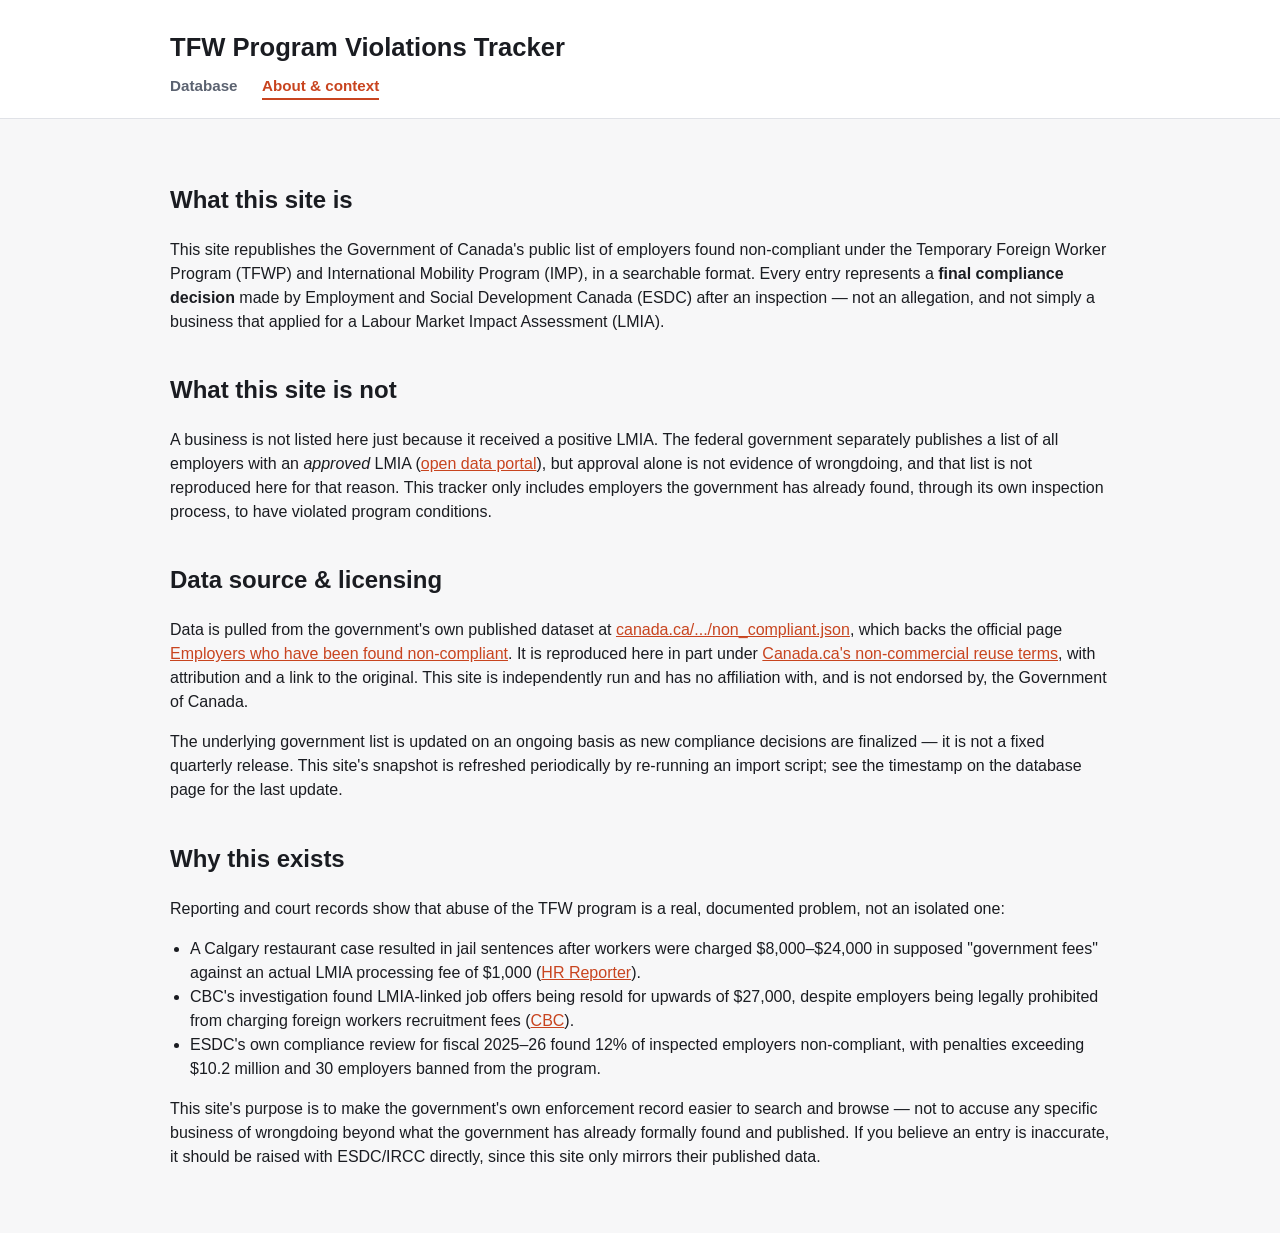
==== about.html @ 9ca3bdf7 "Initial commit: TFW program non-compliant employer tracker Static site that mirrors the Government o" ====
<!doctype html>
<html lang="en">
<head>
<meta charset="utf-8">
<meta name="viewport" content="width=device-width, initial-scale=1">
<title>About &amp; context - TFW Program Violations Tracker</title>
<link rel="stylesheet" href="css/style.css">
</head>
<body>
<header class="site-header">
  <div class="wrap">
    <h1>TFW Program Violations Tracker</h1>
    <nav class="site-nav">
      <a href="index.html">Database</a>
      <a href="about.html" class="active">About &amp; context</a>
    </nav>
  </div>
</header>

<main class="wrap prose">
  <h2>What this site is</h2>
  <p>
    This site republishes the Government of Canada's public list of
    employers found non-compliant under the Temporary Foreign Worker
    Program (TFWP) and International Mobility Program (IMP), in a
    searchable format. Every entry represents a <strong>final compliance
    decision</strong> made by Employment and Social Development Canada
    (ESDC) after an inspection &mdash; not an allegation, and not simply a
    business that applied for a Labour Market Impact Assessment (LMIA).
  </p>

  <h2>What this site is not</h2>
  <p>
    A business is not listed here just because it received a positive
    LMIA. The federal government separately publishes a list of all
    employers with an <em>approved</em> LMIA
    (<a href="https://open.canada.ca/data/en/dataset/90fed587-1364-4f33-a9ee-208181dc0b97" target="_blank" rel="noopener">open data portal</a>),
    but approval alone is not evidence of wrongdoing, and that list is not
    reproduced here for that reason. This tracker only includes employers
    the government has already found, through its own inspection process,
    to have violated program conditions.
  </p>

  <h2>Data source &amp; licensing</h2>
  <p>
    Data is pulled from the government's own published dataset at
    <a href="https://www.canada.ca/content/dam/ircc/documents/json/non_compliant.json" target="_blank" rel="noopener">canada.ca/.../non_compliant.json</a>,
    which backs the official page
    <a href="https://www.canada.ca/en/immigration-refugees-citizenship/services/work-canada/employers-non-compliant.html" target="_blank" rel="noopener">Employers who have been found non-compliant</a>.
    It is reproduced here in part under
    <a href="https://www.canada.ca/en/transparency/terms.html" target="_blank" rel="noopener">Canada.ca's non-commercial reuse terms</a>,
    with attribution and a link to the original. This site is
    independently run and has no affiliation with, and is not endorsed by,
    the Government of Canada.
  </p>
  <p>
    The underlying government list is updated on an ongoing basis as new
    compliance decisions are finalized &mdash; it is not a fixed quarterly
    release. This site's snapshot is refreshed periodically by re-running an
    import script; see the timestamp on the database page for the last
    update.
  </p>

  <h2>Why this exists</h2>
  <p>
    Reporting and court records show that abuse of the TFW program is a
    real, documented problem, not an isolated one:
  </p>
  <ul>
    <li>
      A Calgary restaurant case resulted in jail sentences after workers
      were charged $8,000&ndash;$24,000 in supposed "government fees"
      against an actual LMIA processing fee of $1,000
      (<a href="https://www.hrreporter.com/news/hr-news/calgary-restaurant-partners-face-jail-time-over-tfwp-abuses/393898" target="_blank" rel="noopener">HR Reporter</a>).
    </li>
    <li>
      CBC's investigation found LMIA-linked job offers being resold for
      upwards of $27,000, despite employers being legally prohibited from
      charging foreign workers recruitment fees
      (<a href="https://www.cbc.ca/1.7350596" target="_blank" rel="noopener">CBC</a>).
    </li>
    <li>
      ESDC's own compliance review for fiscal 2025&ndash;26 found 12% of
      inspected employers non-compliant, with penalties exceeding $10.2
      million and 30 employers banned from the program.
    </li>
  </ul>
  <p>
    This site's purpose is to make the government's own enforcement record
    easier to search and browse &mdash; not to accuse any specific business
    of wrongdoing beyond what the government has already formally found and
    published. If you believe an entry is inaccurate, it should be raised
    with ESDC/IRCC directly, since this site only mirrors their published
    data.
  </p>
</main>
</body>
</html>
---- css/style.css ----
:root {
  --bg: #0f1115;
  --surface: #171a21;
  --surface-2: #1f232c;
  --border: #2a2f3a;
  --text: #e8eaed;
  --text-dim: #9aa1ad;
  --accent: #e4572e;
  --accent-dim: #7a3a26;
  --danger: #ef4444;
  --ok: #4b5563;
  --radius: 8px;
}

@media (prefers-color-scheme: light) {
  :root:not([data-theme="dark"]) {
    --bg: #f7f7f8;
    --surface: #ffffff;
    --surface-2: #f0f1f3;
    --border: #e0e2e7;
    --text: #1a1c21;
    --text-dim: #5b6270;
    --accent: #c8441f;
    --accent-dim: #f3d3c4;
    --ok: #6b7280;
  }
}

:root[data-theme="light"] {
  --bg: #f7f7f8;
  --surface: #ffffff;
  --surface-2: #f0f1f3;
  --border: #e0e2e7;
  --text: #1a1c21;
  --text-dim: #5b6270;
  --accent: #c8441f;
  --accent-dim: #f3d3c4;
  --ok: #6b7280;
}

* { box-sizing: border-box; }

body {
  margin: 0;
  background: var(--bg);
  color: var(--text);
  font-family: -apple-system, BlinkMacSystemFont, "Segoe UI", Roboto, Helvetica, Arial, sans-serif;
  line-height: 1.5;
}

.wrap {
  max-width: 980px;
  margin: 0 auto;
  padding: 0 20px;
}

.site-header {
  background: var(--surface);
  border-bottom: 1px solid var(--border);
  padding: 28px 0 20px;
}

.site-header h1 {
  margin: 0 0 8px;
  font-size: 1.6rem;
}

.subtitle {
  color: var(--text-dim);
  max-width: 680px;
  margin: 0 0 16px;
}

.site-nav a {
  color: var(--text-dim);
  text-decoration: none;
  margin-right: 20px;
  padding-bottom: 4px;
  border-bottom: 2px solid transparent;
  font-weight: 600;
  font-size: 0.95rem;
}

.site-nav a.active,
.site-nav a:hover {
  color: var(--accent);
  border-bottom-color: var(--accent);
}

main.wrap {
  padding-top: 24px;
  padding-bottom: 48px;
}

.notice {
  background: var(--surface);
  border: 1px solid var(--border);
  border-left: 4px solid var(--accent);
  border-radius: var(--radius);
  padding: 14px 18px;
  margin-bottom: 20px;
  font-size: 0.92rem;
  color: var(--text-dim);
}

.notice strong { color: var(--text); }

.controls {
  display: grid;
  grid-template-columns: 2fr 1fr 1fr 1fr;
  gap: 10px;
  margin-bottom: 14px;
}

@media (max-width: 720px) {
  .controls { grid-template-columns: 1fr; }
}

.controls input,
.controls select {
  background: var(--surface);
  border: 1px solid var(--border);
  color: var(--text);
  border-radius: var(--radius);
  padding: 10px 12px;
  font-size: 0.95rem;
}

.result-count {
  color: var(--text-dim);
  font-size: 0.85rem;
  margin: 0 0 14px;
}

.results {
  display: grid;
  gap: 10px;
}

.card {
  background: var(--surface);
  border: 1px solid var(--border);
  border-radius: var(--radius);
  padding: 14px 16px;
}

.card-name {
  margin: 0 0 2px;
  font-size: 1.05rem;
}

.card-legal {
  margin: 0 0 6px;
  color: var(--text-dim);
  font-size: 0.85rem;
}

.card-address {
  margin: 0 0 8px;
  font-size: 0.88rem;
  color: var(--text-dim);
}

.card-reasons {
  margin: 0 0 10px;
  padding-left: 18px;
  font-size: 0.88rem;
}

.card-reasons li { margin-bottom: 2px; }

.card-meta {
  display: flex;
  gap: 14px;
  flex-wrap: wrap;
  font-size: 0.85rem;
  color: var(--text-dim);
}

.card-meta .card-status {
  font-weight: 700;
}

.card-meta .status-ineligible {
  color: var(--danger);
}

.site-footer {
  margin-top: 32px;
  padding-top: 16px;
  border-top: 1px solid var(--border);
  color: var(--text-dim);
  font-size: 0.8rem;
}

.prose h2 {
  margin-top: 1.6em;
}

.prose a {
  color: var(--accent);
}

.prose ul {
  padding-left: 20px;
}
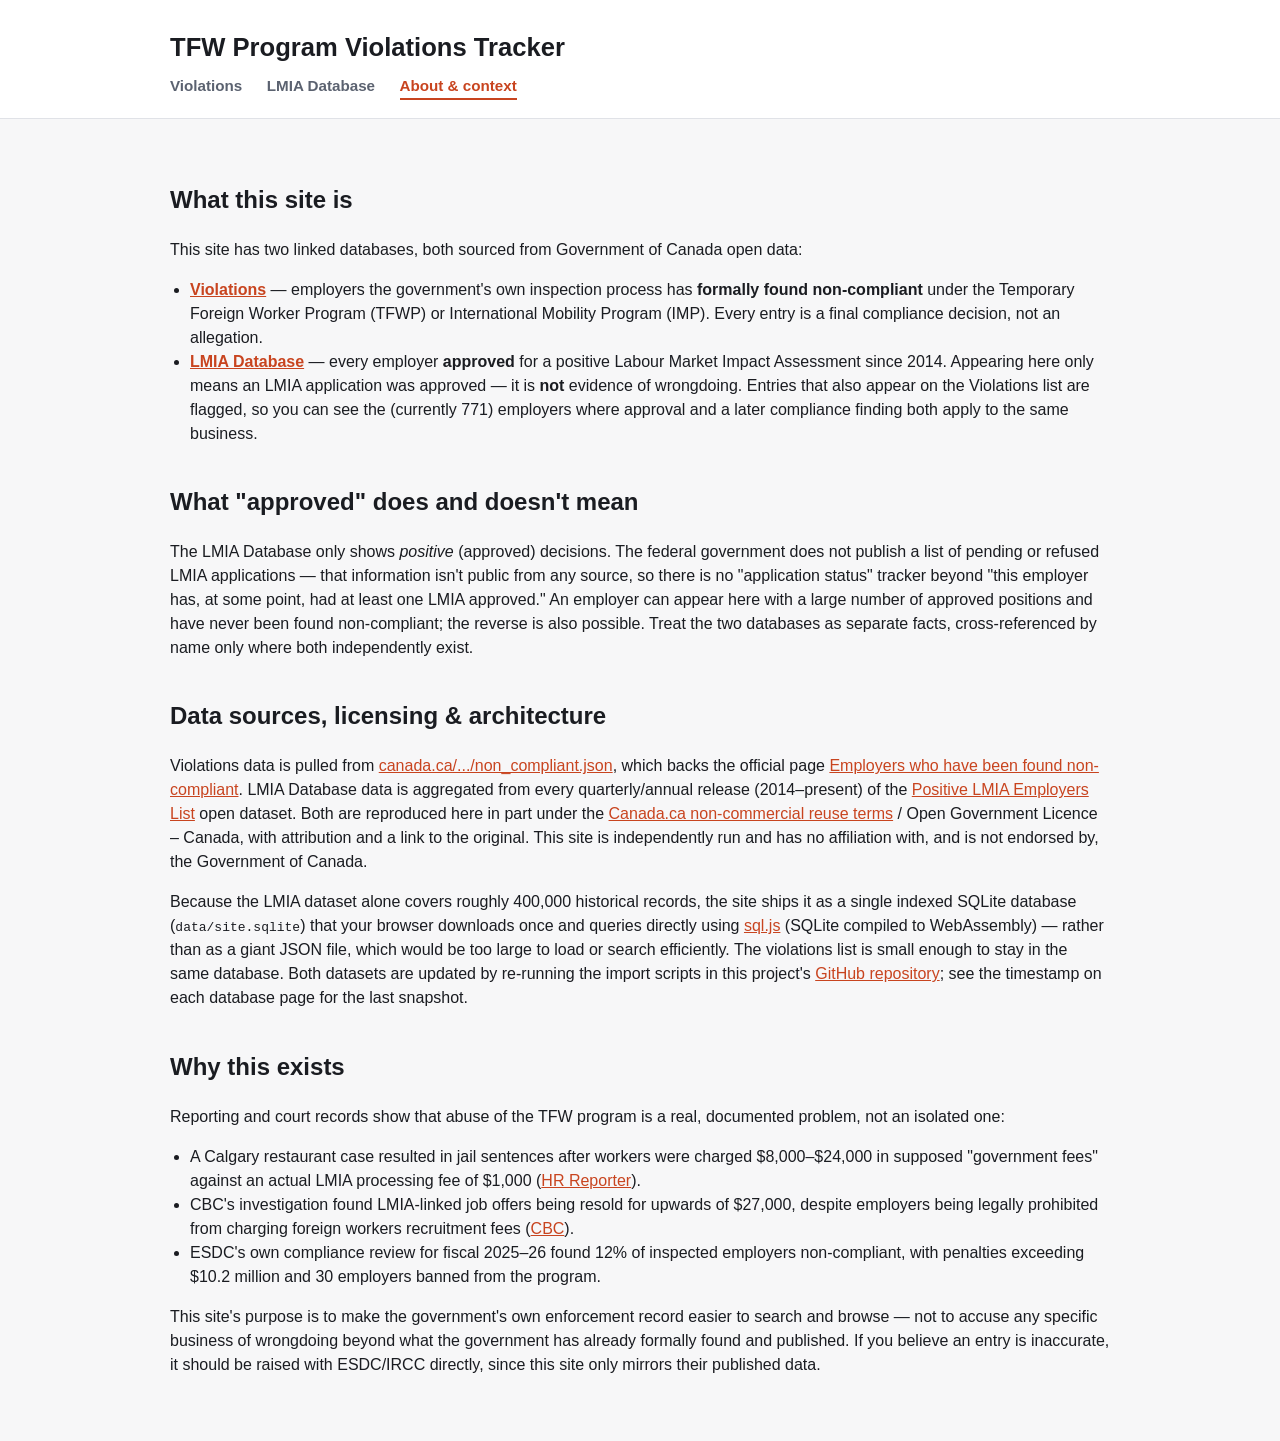
==== commit b67f4dc9: "Add LMIA-approved employers database with non-compliance cross-reference Replaces the single violati" ====
--- a/about.html
+++ b/about.html
@@ -11,7 +11,8 @@
   <div class="wrap">
     <h1>TFW Program Violations Tracker</h1>
     <nav class="site-nav">
-      <a href="index.html">Database</a>
+      <a href="index.html">Violations</a>
+      <a href="lmia.html">LMIA Database</a>
       <a href="about.html" class="active">About &amp; context</a>
     </nav>
   </div>
@@ -20,45 +21,67 @@
 <main class="wrap prose">
   <h2>What this site is</h2>
   <p>
-    This site republishes the Government of Canada's public list of
-    employers found non-compliant under the Temporary Foreign Worker
-    Program (TFWP) and International Mobility Program (IMP), in a
-    searchable format. Every entry represents a <strong>final compliance
-    decision</strong> made by Employment and Social Development Canada
-    (ESDC) after an inspection &mdash; not an allegation, and not simply a
-    business that applied for a Labour Market Impact Assessment (LMIA).
+    This site has two linked databases, both sourced from Government of
+    Canada open data:
+  </p>
+  <ul>
+    <li>
+      <strong><a href="index.html">Violations</a></strong> &mdash; employers
+      the government's own inspection process has <strong>formally found
+      non-compliant</strong> under the Temporary Foreign Worker Program
+      (TFWP) or International Mobility Program (IMP). Every entry is a
+      final compliance decision, not an allegation.
+    </li>
+    <li>
+      <strong><a href="lmia.html">LMIA Database</a></strong> &mdash; every
+      employer <strong>approved</strong> for a positive Labour Market
+      Impact Assessment since 2014. Appearing here only means an LMIA
+      application was approved &mdash; it is <strong>not</strong> evidence
+      of wrongdoing. Entries that also appear on the Violations list are
+      flagged, so you can see the (currently 771) employers where approval
+      and a later compliance finding both apply to the same business.
+    </li>
+  </ul>
+
+  <h2>What "approved" does and doesn't mean</h2>
+  <p>
+    The LMIA Database only shows <em>positive</em> (approved) decisions.
+    The federal government does not publish a list of pending or refused
+    LMIA applications &mdash; that information isn't public from any
+    source, so there is no "application status" tracker beyond "this
+    employer has, at some point, had at least one LMIA approved." An
+    employer can appear here with a large number of approved positions and
+    have never been found non-compliant; the reverse is also possible.
+    Treat the two databases as separate facts, cross-referenced by name
+    only where both independently exist.
   </p>
 
-  <h2>What this site is not</h2>
+  <h2>Data sources, licensing &amp; architecture</h2>
   <p>
-    A business is not listed here just because it received a positive
-    LMIA. The federal government separately publishes a list of all
-    employers with an <em>approved</em> LMIA
-    (<a href="https://open.canada.ca/data/en/dataset/90fed587-1364-4f33-a9ee-208181dc0b97" target="_blank" rel="noopener">open data portal</a>),
-    but approval alone is not evidence of wrongdoing, and that list is not
-    reproduced here for that reason. This tracker only includes employers
-    the government has already found, through its own inspection process,
-    to have violated program conditions.
-  </p>
-
-  <h2>Data source &amp; licensing</h2>
-  <p>
-    Data is pulled from the government's own published dataset at
+    Violations data is pulled from
     <a href="https://www.canada.ca/content/dam/ircc/documents/json/non_compliant.json" target="_blank" rel="noopener">canada.ca/.../non_compliant.json</a>,
     which backs the official page
     <a href="https://www.canada.ca/en/immigration-refugees-citizenship/services/work-canada/employers-non-compliant.html" target="_blank" rel="noopener">Employers who have been found non-compliant</a>.
-    It is reproduced here in part under
-    <a href="https://www.canada.ca/en/transparency/terms.html" target="_blank" rel="noopener">Canada.ca's non-commercial reuse terms</a>,
-    with attribution and a link to the original. This site is
-    independently run and has no affiliation with, and is not endorsed by,
-    the Government of Canada.
+    LMIA Database data is aggregated from every quarterly/annual release
+    (2014&ndash;present) of the
+    <a href="https://open.canada.ca/data/en/dataset/90fed587-1364-4f33-a9ee-208181dc0b97" target="_blank" rel="noopener">Positive LMIA Employers List</a>
+    open dataset. Both are reproduced here in part under the
+    <a href="https://www.canada.ca/en/transparency/terms.html" target="_blank" rel="noopener">Canada.ca non-commercial reuse terms</a>
+    / Open Government Licence &ndash; Canada, with attribution and a link to
+    the original. This site is independently run and has no affiliation
+    with, and is not endorsed by, the Government of Canada.
   </p>
   <p>
-    The underlying government list is updated on an ongoing basis as new
-    compliance decisions are finalized &mdash; it is not a fixed quarterly
-    release. This site's snapshot is refreshed periodically by re-running an
-    import script; see the timestamp on the database page for the last
-    update.
+    Because the LMIA dataset alone covers roughly 400,000 historical
+    records, the site ships it as a single indexed SQLite database
+    (<code>data/site.sqlite</code>) that your browser downloads once and
+    queries directly using <a href="https://sql.js.org/" target="_blank" rel="noopener">sql.js</a>
+    (SQLite compiled to WebAssembly) &mdash; rather than as a giant JSON
+    file, which would be too large to load or search efficiently. The
+    violations list is small enough to stay in the same database. Both
+    datasets are updated by re-running the import scripts in this project's
+    <a href="https://github.com/scottjamesdewar-oss/lmia-website" target="_blank" rel="noopener">GitHub repository</a>; see the timestamp on each
+    database page for the last snapshot.
   </p>
 
   <h2>Why this exists</h2>
--- a/css/style.css
+++ b/css/style.css
@@ -185,6 +185,47 @@
   color: var(--danger);
 }
 
+.flag-badge {
+  display: inline-block;
+  background: var(--accent-dim);
+  color: var(--accent);
+  border-radius: 999px;
+  padding: 3px 10px;
+  font-size: 0.78rem;
+  font-weight: 700;
+  margin: 2px 0 8px;
+}
+
+.card-flag a {
+  color: inherit;
+  text-decoration: underline;
+}
+
+.pagination {
+  display: flex;
+  align-items: center;
+  justify-content: center;
+  gap: 16px;
+  margin: 24px 0;
+  font-size: 0.9rem;
+  color: var(--text-dim);
+}
+
+.pagination button {
+  background: var(--surface);
+  border: 1px solid var(--border);
+  color: var(--text);
+  border-radius: var(--radius);
+  padding: 8px 14px;
+  cursor: pointer;
+  font-size: 0.9rem;
+}
+
+.pagination button:disabled {
+  opacity: 0.4;
+  cursor: default;
+}
+
 .site-footer {
   margin-top: 32px;
   padding-top: 16px;
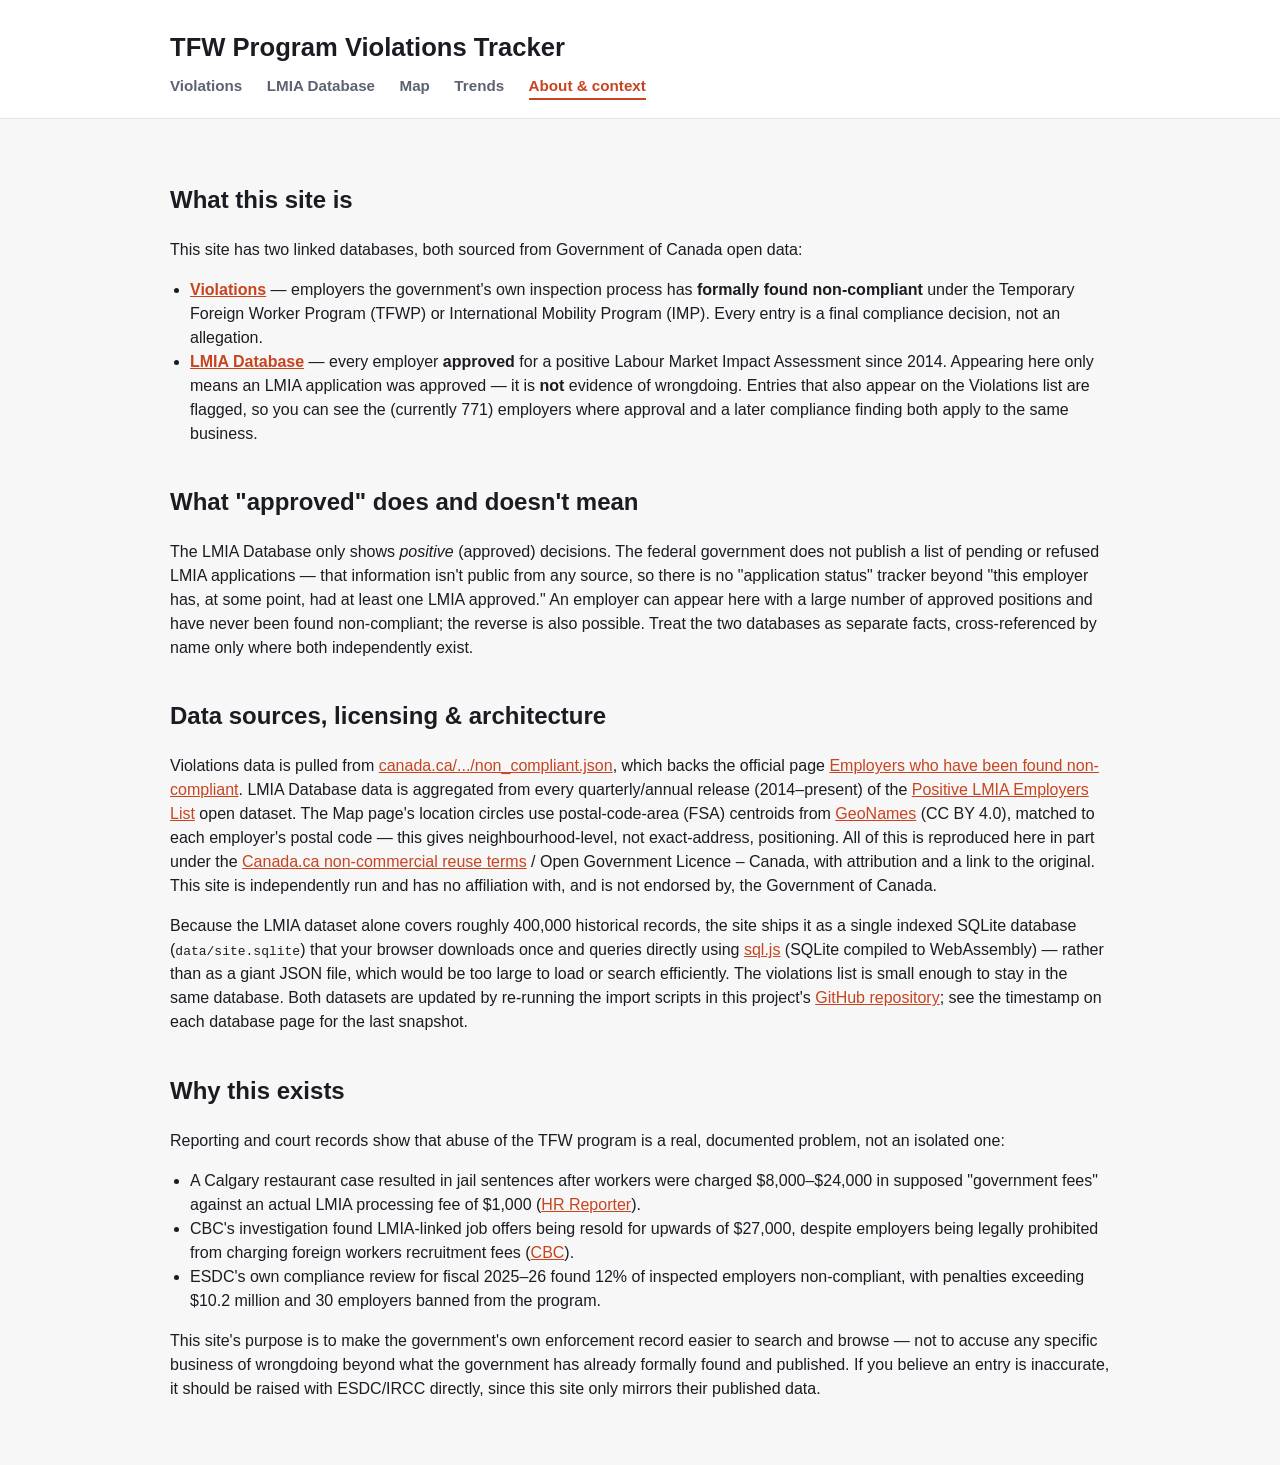
==== commit 4cade64b: "Add Map and Trends pages Map: Leaflet-based map of approved-LMIA activity by postal-code area (FSA) " ====
--- a/about.html
+++ b/about.html
@@ -13,6 +13,8 @@
     <nav class="site-nav">
       <a href="index.html">Violations</a>
       <a href="lmia.html">LMIA Database</a>
+      <a href="map.html">Map</a>
+      <a href="trends.html">Trends</a>
       <a href="about.html" class="active">About &amp; context</a>
     </nav>
   </div>
@@ -65,7 +67,11 @@
     LMIA Database data is aggregated from every quarterly/annual release
     (2014&ndash;present) of the
     <a href="https://open.canada.ca/data/en/dataset/90fed587-1364-4f33-a9ee-208181dc0b97" target="_blank" rel="noopener">Positive LMIA Employers List</a>
-    open dataset. Both are reproduced here in part under the
+    open dataset. The Map page's location circles use postal-code-area
+    (FSA) centroids from <a href="https://www.geonames.org/" target="_blank" rel="noopener">GeoNames</a>
+    (CC BY 4.0), matched to each employer's postal code &mdash; this gives
+    neighbourhood-level, not exact-address, positioning. All of this is
+    reproduced here in part under the
     <a href="https://www.canada.ca/en/transparency/terms.html" target="_blank" rel="noopener">Canada.ca non-commercial reuse terms</a>
     / Open Government Licence &ndash; Canada, with attribution and a link to
     the original. This site is independently run and has no affiliation
--- a/css/style.css
+++ b/css/style.css
@@ -226,6 +226,83 @@
   cursor: default;
 }
 
+.chart-card {
+  background: var(--surface);
+  border: 1px solid var(--border);
+  border-radius: var(--radius);
+  padding: 20px;
+  margin-bottom: 24px;
+}
+
+.chart-card h2 {
+  margin: 0 0 4px;
+  font-size: 1.15rem;
+}
+
+.chart-sub {
+  margin: 0 0 16px;
+  color: var(--text-dim);
+  font-size: 0.85rem;
+}
+
+.chart-wrap {
+  position: relative;
+  height: 340px;
+}
+
+#mapWrap {
+  height: 65vh;
+  min-height: 420px;
+  border-radius: var(--radius);
+  overflow: hidden;
+  border: 1px solid var(--border);
+}
+
+.map-controls {
+  display: flex;
+  flex-wrap: wrap;
+  gap: 6px;
+  margin-bottom: 14px;
+}
+
+.map-controls button {
+  background: var(--surface);
+  border: 1px solid var(--border);
+  color: var(--text-dim);
+  border-radius: 999px;
+  padding: 6px 14px;
+  font-size: 0.82rem;
+  cursor: pointer;
+}
+
+.map-controls button.active {
+  background: var(--accent);
+  border-color: var(--accent);
+  color: #fff;
+  font-weight: 700;
+}
+
+.map-legend {
+  margin-top: 10px;
+  font-size: 0.82rem;
+  color: var(--text-dim);
+}
+
+.leaflet-popup-content {
+  font-size: 0.85rem;
+}
+
+.leaflet-popup-content table {
+  border-collapse: collapse;
+  width: 100%;
+  margin-top: 6px;
+}
+
+.leaflet-popup-content td {
+  padding: 2px 6px 2px 0;
+  font-size: 0.8rem;
+}
+
 .site-footer {
   margin-top: 32px;
   padding-top: 16px;
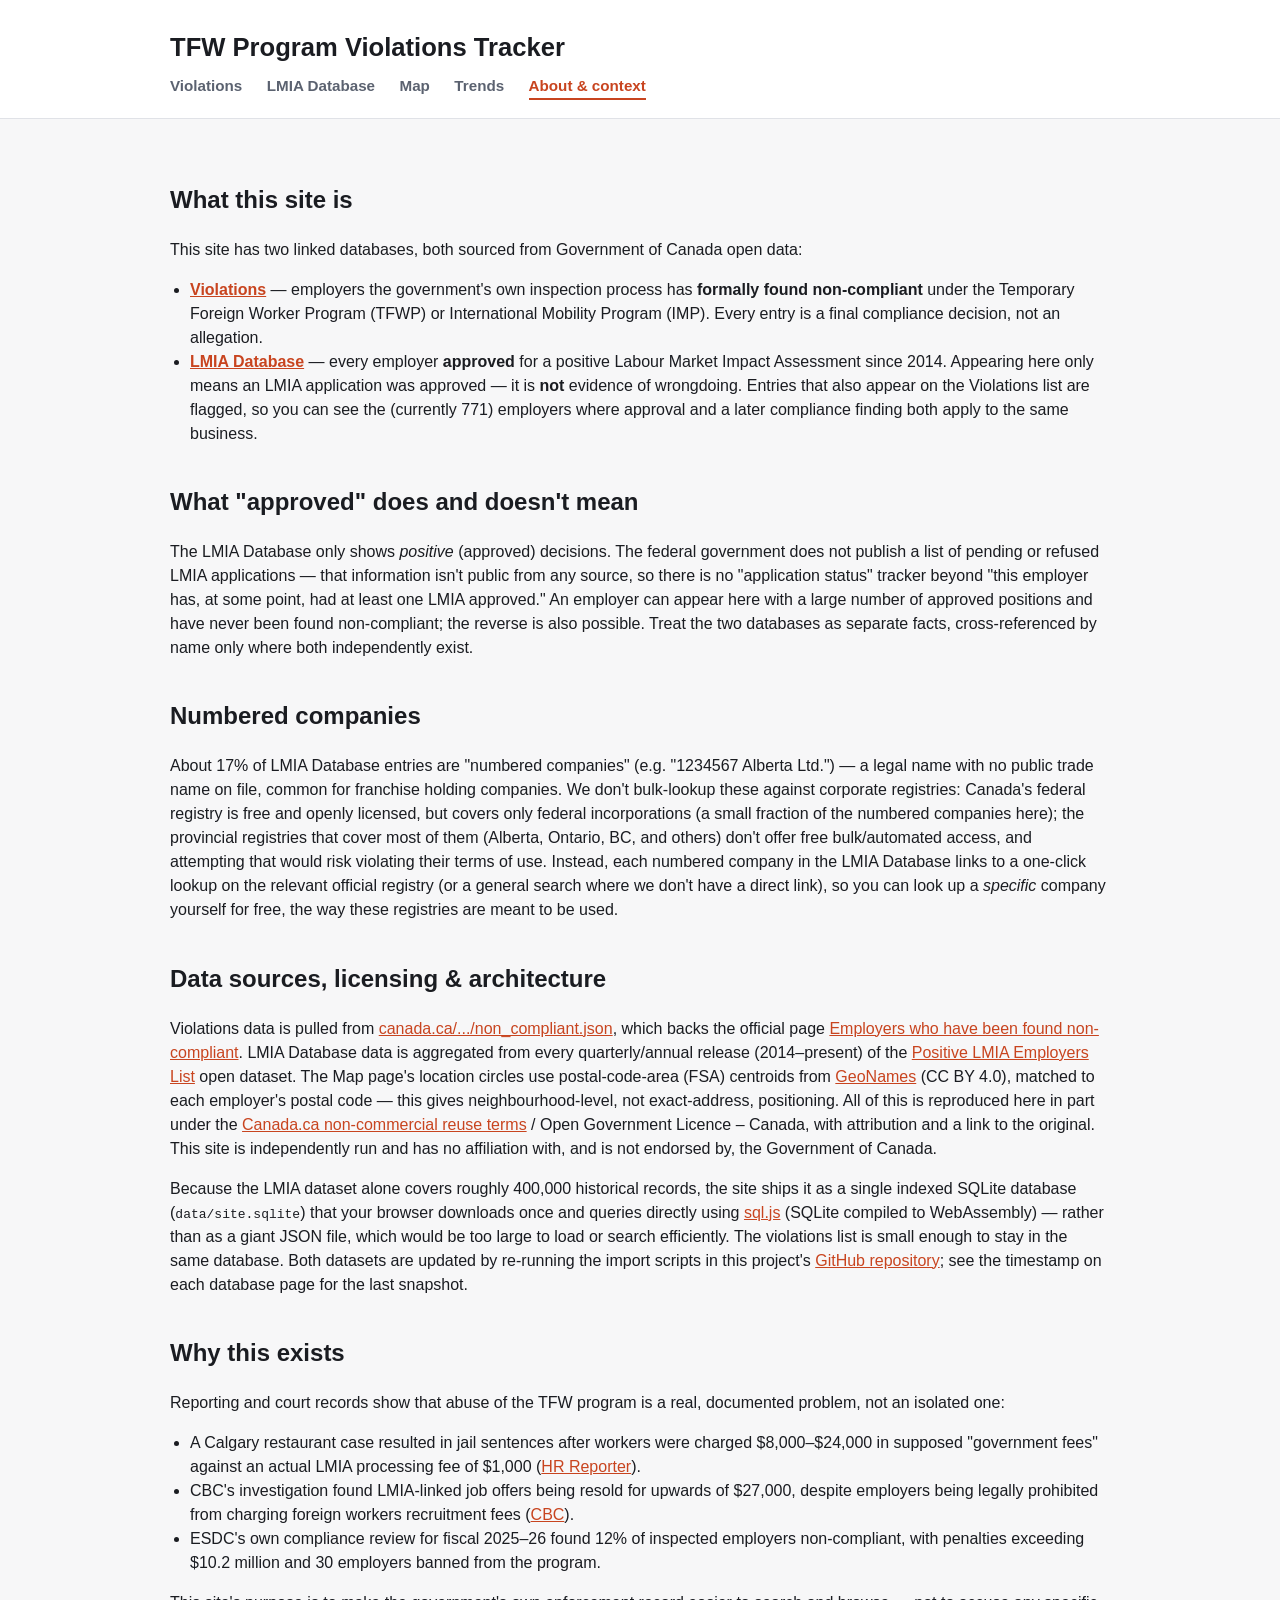
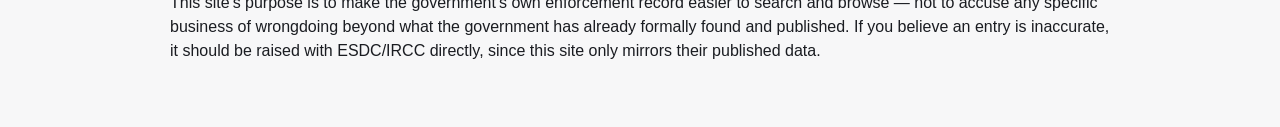
==== commit 0fd3b7c1: "Add official-registry lookup links for numbered companies User asked whether numbered companies ("12" ====
--- a/about.html
+++ b/about.html
@@ -56,6 +56,23 @@
     have never been found non-compliant; the reverse is also possible.
     Treat the two databases as separate facts, cross-referenced by name
     only where both independently exist.
+  </p>
+
+  <h2>Numbered companies</h2>
+  <p>
+    About 17% of LMIA Database entries are "numbered companies"
+    (e.g. "1234567 Alberta Ltd.") &mdash; a legal name with no public trade
+    name on file, common for franchise holding companies. We don't
+    bulk-lookup these against corporate registries: Canada's federal
+    registry is free and openly licensed, but covers only federal
+    incorporations (a small fraction of the numbered companies here); the
+    provincial registries that cover most of them (Alberta, Ontario, BC,
+    and others) don't offer free bulk/automated access, and attempting
+    that would risk violating their terms of use. Instead, each numbered
+    company in the LMIA Database links to a one-click lookup on the
+    relevant official registry (or a general search where we don't have a
+    direct link), so you can look up a <em>specific</em> company yourself
+    for free, the way these registries are meant to be used.
   </p>
 
   <h2>Data sources, licensing &amp; architecture</h2>
--- a/css/style.css
+++ b/css/style.css
@@ -161,6 +161,15 @@
   color: var(--text-dim);
 }
 
+.card-registry {
+  margin: 0 0 8px;
+  font-size: 0.82rem;
+}
+
+.card-registry a {
+  color: var(--accent);
+}
+
 .card-reasons {
   margin: 0 0 10px;
   padding-left: 18px;
@@ -258,6 +267,42 @@
   border: 1px solid var(--border);
 }
 
+.lmia-pin-dot {
+  display: block;
+  width: 12px;
+  height: 12px;
+  border-radius: 50%;
+  background: var(--accent);
+  border: 2px solid #fff;
+  box-shadow: 0 0 0 1px rgba(0, 0, 0, 0.25);
+}
+
+.lmia-cluster div {
+  display: flex;
+  align-items: center;
+  justify-content: center;
+  width: 40px;
+  height: 40px;
+  border-radius: 50%;
+  border: 2px solid #fff;
+  box-shadow: 0 0 0 1px rgba(0, 0, 0, 0.25);
+  color: #fff;
+  font-weight: 700;
+  font-size: 0.78rem;
+}
+
+.lmia-cluster-small div {
+  background: rgba(228, 87, 46, 0.75);
+}
+
+.lmia-cluster-medium div {
+  background: rgba(200, 68, 31, 0.85);
+}
+
+.lmia-cluster-large div {
+  background: rgba(150, 40, 15, 0.92);
+}
+
 .map-controls {
   display: flex;
   flex-wrap: wrap;
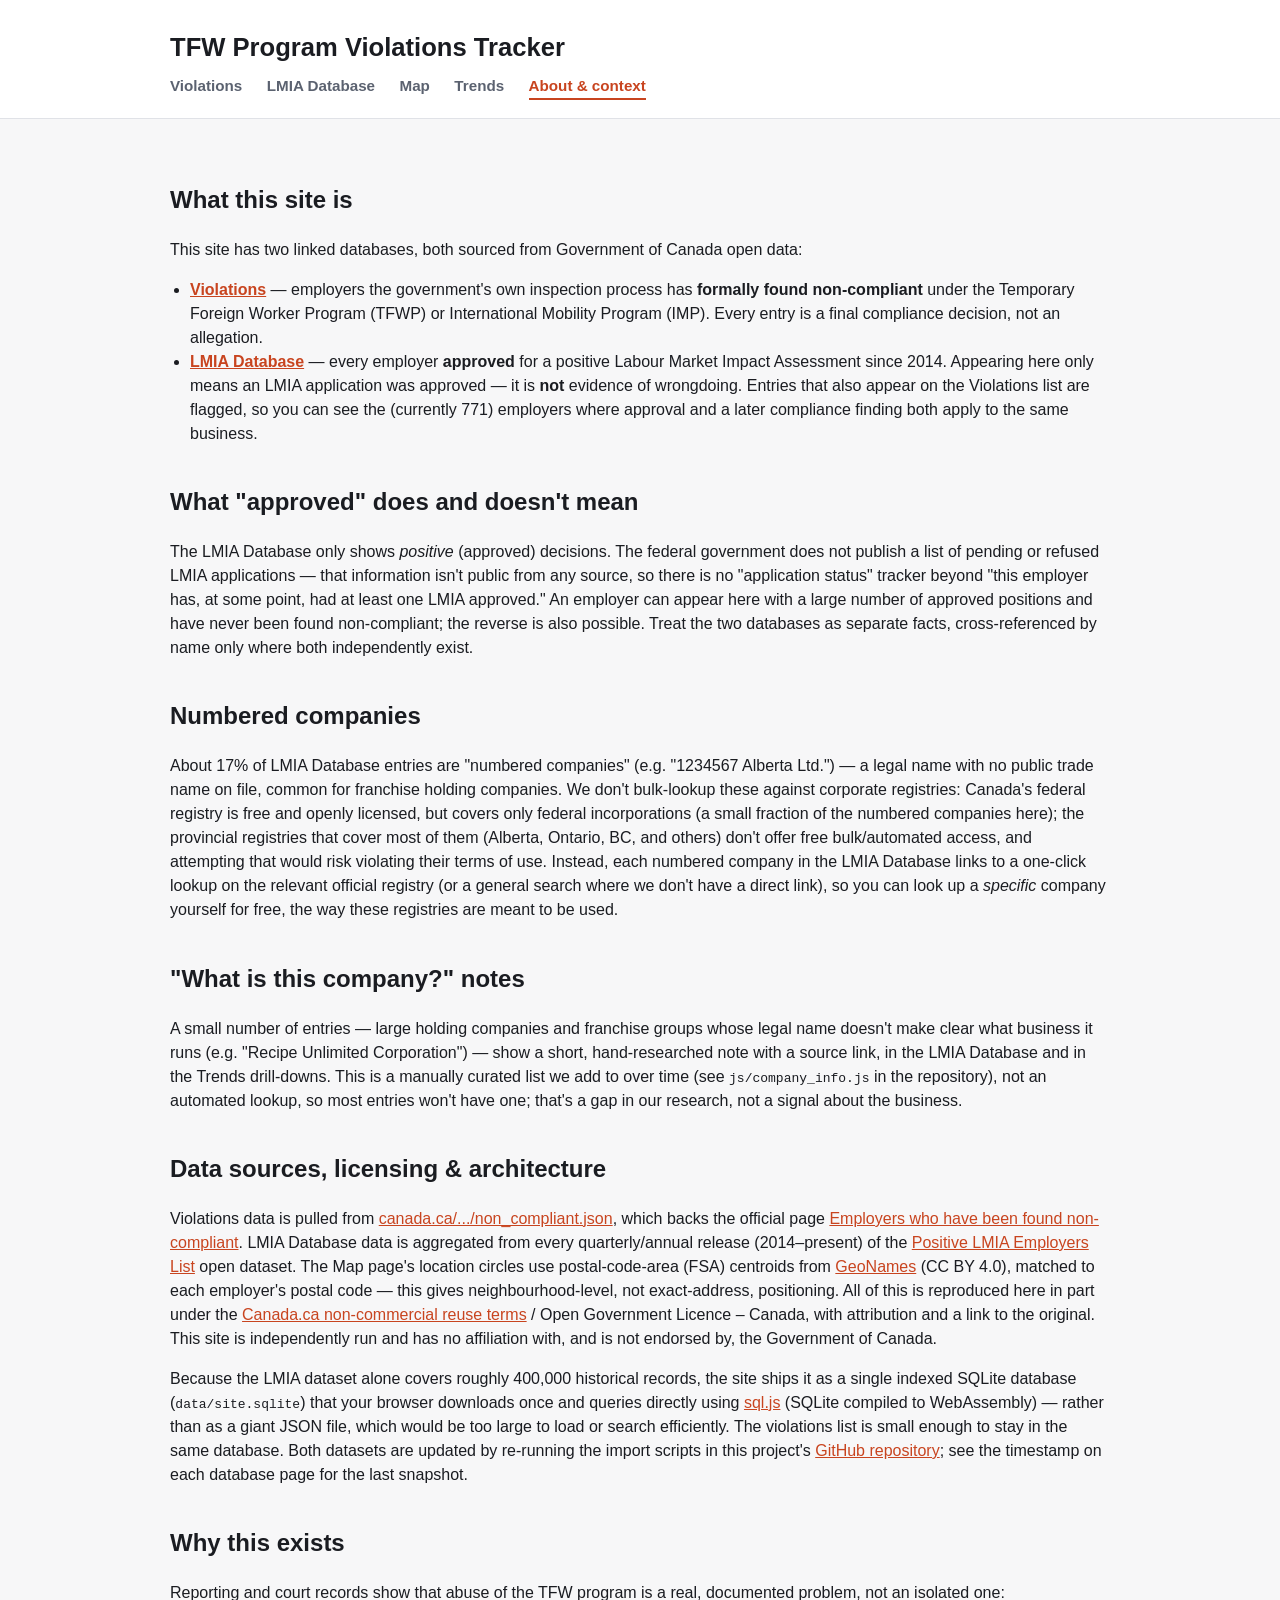
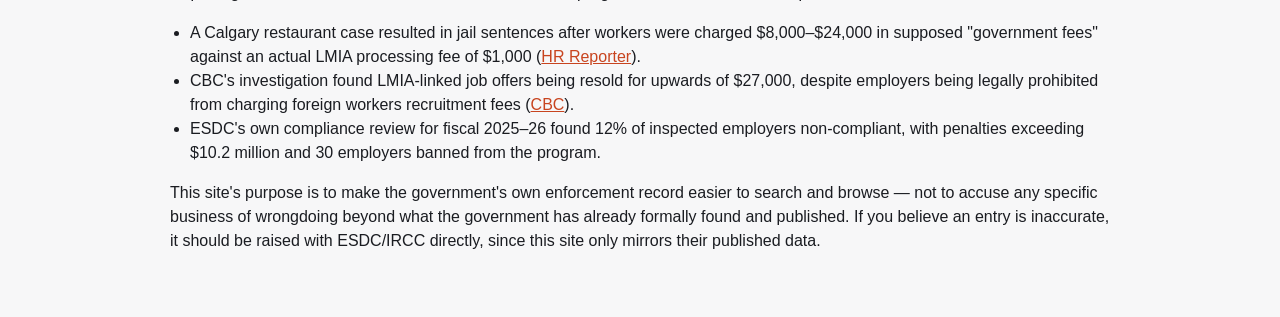
==== commit 2c5aa744: "Add curated company-background notes for recognizable holding companies New js/company_info.js is a " ====
--- a/about.html
+++ b/about.html
@@ -75,6 +75,18 @@
     for free, the way these registries are meant to be used.
   </p>
 
+  <h2>"What is this company?" notes</h2>
+  <p>
+    A small number of entries &mdash; large holding companies and
+    franchise groups whose legal name doesn't make clear what business
+    it runs (e.g. "Recipe Unlimited Corporation") &mdash; show a short,
+    hand-researched note with a source link, in the LMIA Database and in
+    the Trends drill-downs. This is a manually curated list we add to
+    over time (see <code>js/company_info.js</code> in the repository),
+    not an automated lookup, so most entries won't have one; that's a
+    gap in our research, not a signal about the business.
+  </p>
+
   <h2>Data sources, licensing &amp; architecture</h2>
   <p>
     Violations data is pulled from
--- a/css/style.css
+++ b/css/style.css
@@ -220,6 +220,10 @@
   color: var(--text-dim);
 }
 
+.pagination[hidden] {
+  display: none;
+}
+
 .pagination button {
   background: var(--surface);
   border: 1px solid var(--border);
@@ -241,6 +245,164 @@
   border-radius: var(--radius);
   padding: 20px;
   margin-bottom: 24px;
+}
+
+.drill-overlay {
+  position: fixed;
+  inset: 0;
+  background: rgba(0, 0, 0, 0.55);
+  display: flex;
+  align-items: center;
+  justify-content: center;
+  padding: 20px;
+  z-index: 1000;
+}
+
+.drill-overlay[hidden] {
+  display: none;
+}
+
+.drill-panel {
+  background: var(--surface);
+  border: 1px solid var(--border);
+  border-radius: var(--radius);
+  width: 100%;
+  max-width: 720px;
+  max-height: 85vh;
+  display: flex;
+  flex-direction: column;
+  padding: 18px 20px;
+}
+
+.drill-header {
+  display: flex;
+  align-items: flex-start;
+  justify-content: space-between;
+  gap: 12px;
+  margin-bottom: 8px;
+}
+
+.drill-breadcrumb {
+  font-size: 0.95rem;
+  color: var(--text-dim);
+}
+
+.drill-breadcrumb button {
+  background: none;
+  border: none;
+  color: var(--accent);
+  font-size: 0.95rem;
+  cursor: pointer;
+  padding: 0;
+  text-decoration: underline;
+}
+
+.drill-breadcrumb .sep {
+  margin: 0 6px;
+  color: var(--text-dim);
+}
+
+.drill-close {
+  background: none;
+  border: none;
+  color: var(--text-dim);
+  font-size: 1.6rem;
+  line-height: 1;
+  cursor: pointer;
+  padding: 0 4px;
+}
+
+.drill-filters {
+  display: flex;
+  align-items: center;
+  gap: 8px;
+  margin-bottom: 8px;
+}
+
+.drill-filters[hidden] {
+  display: none;
+}
+
+.drill-filters label {
+  font-size: 0.85rem;
+  color: var(--text-dim);
+}
+
+.drill-filters select {
+  background: var(--surface);
+  border: 1px solid var(--border);
+  color: var(--text);
+  border-radius: var(--radius);
+  padding: 6px 10px;
+  font-size: 0.88rem;
+}
+
+.drill-list {
+  overflow-y: auto;
+  flex: 1;
+  border-top: 1px solid var(--border);
+  margin-top: 8px;
+}
+
+.drill-row {
+  display: flex;
+  justify-content: space-between;
+  align-items: center;
+  gap: 12px;
+  padding: 10px 4px;
+  border-bottom: 1px solid var(--border);
+  cursor: pointer;
+}
+
+.drill-row:hover {
+  background: var(--surface-2);
+}
+
+.drill-row.static {
+  cursor: default;
+}
+
+.drill-row-main {
+  min-width: 0;
+}
+
+.drill-row-name {
+  font-weight: 600;
+  font-size: 0.92rem;
+}
+
+.drill-row-sub {
+  font-size: 0.8rem;
+  color: var(--text-dim);
+}
+
+.drill-row-info {
+  font-size: 0.78rem;
+  color: var(--text-dim);
+  margin-top: 4px;
+  max-width: 520px;
+}
+
+.drill-row-info a {
+  color: var(--accent);
+  white-space: nowrap;
+}
+
+.card-info {
+  margin: 0 0 8px;
+  font-size: 0.82rem;
+  color: var(--text-dim);
+}
+
+.card-info a {
+  color: var(--accent);
+  white-space: nowrap;
+}
+
+.drill-row-value {
+  font-size: 0.85rem;
+  color: var(--text-dim);
+  white-space: nowrap;
 }
 
 .chart-card h2 {
